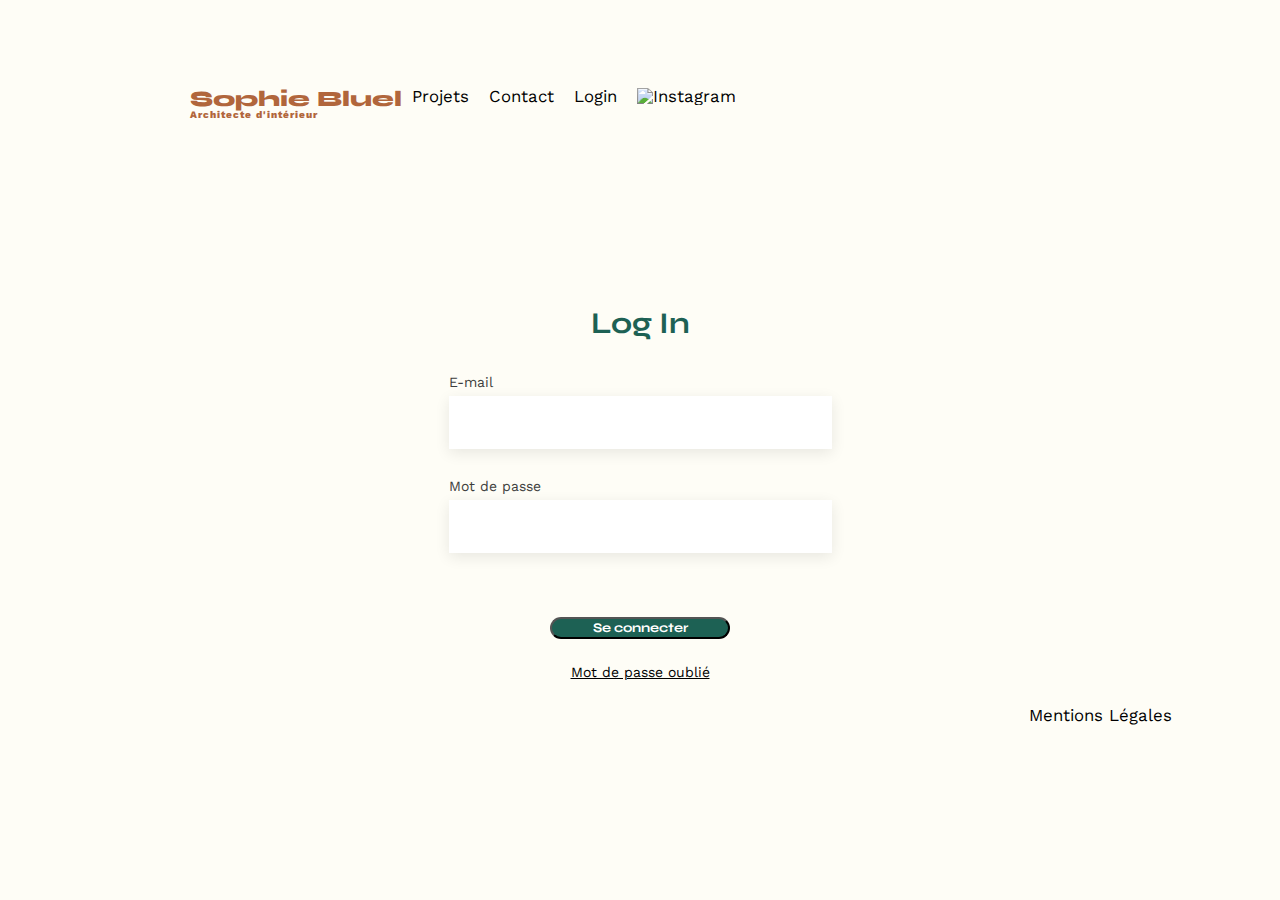
==== FrontEnd/login.html @ eaed2cb7 "connexion et authentification de l'utilisatteur" ====
<!DOCTYPE html>
<html lang="fr">
<head>
	<meta charset="UTF-8">
	<title>Login - Sophie Bluel - Architecte d'intérieur</title>
	<meta name="viewport" content="width=device-width, initial-scale=1.0">
	<link rel="preconnect" href="https://fonts.googleapis.com">
	<link rel="preconnect" href="https://fonts.gstatic.com" crossorigin>
	<link href="https://fonts.googleapis.com/css2?family=Syne:wght@700;800&family=Work+Sans&display=swap" rel="stylesheet">
	<meta name="description" content="">
	<link rel="stylesheet" href="./assets/style.css">
	<script src="./login.js" defer></script>
</head>
<body>
    <header>
        <div class="header-login">
            <div><h1>Sophie Bluel <span>Architecte d'intérieur</span></h1></div>
            <div><nav>
                <ul>
                    <li><a href="index.html#portfolio">Projets</a></li>
                    <li><a href="index.html#contact">Contact</a></li>
                    <li><a href="login.html">Login</a></li>
                    <li><img src="./assets/icons/instagram.png" alt="Instagram"></li>
                </ul>
            </nav></div>
        </div>
    </header>
    <main>
        <div class="login">
            <h2>Log In</h2>
            <form method="get" class="form-log">
                <div class="Email">
                    <label for="email"> E-mail</label>
                    <input type="email" id="email" size="30" required />
                </div>
                <div class="Password">
                    <label for="password">Mot de passe</label>
                    <input type="password" id="password" name="password" required />
                </div>
                <div id="error"> </div>
                <div class="connection">
                    <input type="submit" value="Se connecter" />
                </div>
            </form>
                <div class="forgot-password"><a href="#">Mot de passe oublié</a></div>
        </div>
        
    </main>
    <footer>
        <nav>
            <ul>
                <li>Mentions Légales</li>
            </ul>
        </nav>
    </footer>
</body>
</html>
---- FrontEnd/assets/style.css ----
/* http://meyerweb.com/eric/tools/css/reset/
   v2.0 | 20110126
   License: none (public domain)
*/

html, body, div, span, applet, object, iframe,
h1, h2, h3, h4, h5, h6, p, blockquote, pre,
a, abbr, acronym, address, big, cite, code,
del, dfn, em, img, ins, kbd, q, s, samp,
small, strike, strong, sub, sup, tt, var,
b, u, i, center,
dl, dt, dd, ol, ul, li,
fieldset, form, label, legend,
table, caption, tbody, tfoot, thead, tr, th, td,
article, aside, canvas, details, embed,
figure, figcaption, footer, header, hgroup,
menu, nav, output, ruby, section, summary,
time, mark, audio, video {
	margin: 0;
	padding: 0;
	border: 0;
	font-size: 100%;
	font: inherit;
	vertical-align: baseline;
}
/* HTML5 display-role reset for older browsers */
article, aside, details, figcaption, figure,
footer, header, hgroup, menu, nav, section {
	display: block;
}
body {
	background-color: rgb(254, 253, 246);
	line-height: 1;
}
ol, ul {
	list-style: none;
}
blockquote, q {
	quotes: none;
}
blockquote:before, blockquote:after,
q:before, q:after {
	content: '';
	content: none;
}
table {
	border-collapse: collapse;
	border-spacing: 0;
}
/** end reset css**/
body {
	max-width: 1140px;
	margin:auto;
	font-family: 'Work Sans' ;
	font-size: 14px;
}
header {
	display: flex;
	justify-content: space-between;
	margin: 50px 0
}
section {
	margin: 50px 0
}

h1{
	display: flex;
	flex-direction: column;
	font-family: 'Syne';
	font-size: 22px;
	font-weight: 800;
	color: #B1663C
}

h1 > span {
	font-family: 'Work Sans';
	font-size:10px;
	letter-spacing: 0.1em;
;
}

h2{
	font-family: 'Syne';
	font-weight: 700;
	font-size: 30px;
	color: #1D6154
}

a {
	text-decoration: none;
	color: #000000;
}

.header-login {
	max-width: 1140px;
	display: flex;
	flex-direction: row;
	justify-content: space-between;
	margin: 38px 10.5%; 
}

.bandeau-edition {
	display: flex;
	justify-content: center;
	align-items: center;
	background-color: black;
	width: auto;
	height: 59px;
}

.bandeau-edition p {
	display: flex;
	align-items: center;
	gap: 11px;
	color: white;
	font-family: 'work sans';
	font-size: 16px;
}

nav ul {
	display: flex;
	align-items: center;
	list-style-type: none;

}
nav li {
	padding: 0 10px;
	font-size: 1.2em;
}

li:hover {
	color: #B1663C;
}
#introduction {
	display: flex;
	align-items: center;
}
#introduction figure {
	flex: 1
}
#introduction img {
	display: block;
	margin: auto;
	width: 80%;
}

#introduction article {
	flex: 1
}
#introduction h2 {
	margin-bottom: 1em;
}

#introduction p {
	margin-bottom: 0.5em;
}
#portfolio h2 {
	text-align: center;
	margin-bottom: 1em;
}

/* Filtres */

#filtres {
	display: flex;
	justify-content: center;
	align-items: center;
	font-family: 'Syne';
	font-size: 16px;
	margin-bottom: 50px;
	gap: 10px;
	color: #1D6154;
	cursor: pointer;
}

button {
	display: flex;
	justify-content: center;
	min-width: 100px;
	padding: 8px 12px;
	border: solid 1px #1D6154;
	border-radius: 60px;
	background-color: white;
	font-family: 'Syne';
	font-size: 16px;
	cursor: pointer;
}

.filtre-on{
	background-color: #1D6154;
	color: white;
}

.inactive {
	display: none;
}

#filtres.inactive {
	display: none;
}

#modal.inactive {
	display: none;
}

.hidden {
	visibility: hidden;
}

#gallery {
	width: 100%;
	display: grid;
	grid-template-columns: 1fr 1fr 1fr;
	grid-column-gap: 20px;
	grid-row-gap: 20px;
}

#gallery img {
	width: 100%;

}
#contact {
	width: 50%;
margin: auto;
}
#contact > * {
	text-align: center;

}
#contact h2{
	margin-bottom: 20px;
}
#contact form {
	text-align: left;
	margin-top:30px;
	display: flex;
	flex-direction: column;
}

#contact input {
	height: 50px;
	font-size: 1.2em;
	border: none;
	box-shadow: 0px 4px 14px rgba(0, 0, 0, 0.09);
}
#contact label {
	margin: 2em 0 1em 0;
}
#contact textarea {
	border: none;
	box-shadow: 0px 4px 14px rgba(0, 0, 0, 0.09);
}

input[type="submit"]{
	font-family: 'Syne';
	font-weight: 700;
	color: white;
	background-color: #1D6154;
	margin : 2em auto ;
	width: 180px;
	text-align: center;
	border-radius: 60px ;
}

footer nav ul {
	display: flex;
	justify-content: flex-end;
	margin: 2em
}


/* Page Login */


.login {
	display: flex;
	flex-direction: column;
	align-items: center;
	margin-top: 150px;
}

.form-log {
	display: flex;
	flex-direction: column;
	align-items: center;
}

.Email {
	display: flex;
	flex-direction: column;
	margin-top: 37px;
}

.Password {
	display: flex;
	flex-direction: column;
	margin-top: 30px;
	margin-bottom: 17px;
}

label[for="email"], label[for="password"]{
	color: #3D3D3D;
	font-weight: normal;
	margin-bottom: 7px;
}

input[type="Password"], input[type="Email"] {
	border :none;
	box-shadow: 0px 4px 14px rgba(0, 0, 0, 0.09);
	height: 51px;
	width: 379px;
	font-size: 16px;
}

.connection {
	display: flex;
	justify-content: center;
	align-items: center;
}

input[type="submit"]:hover{
	cursor: pointer;
}

.forgot-password a{
	color: black;
	text-decoration: underline;
}

.forgot-password:hover {
	cursor: pointer;
}

#error {
height: 20px;
color: red;
}
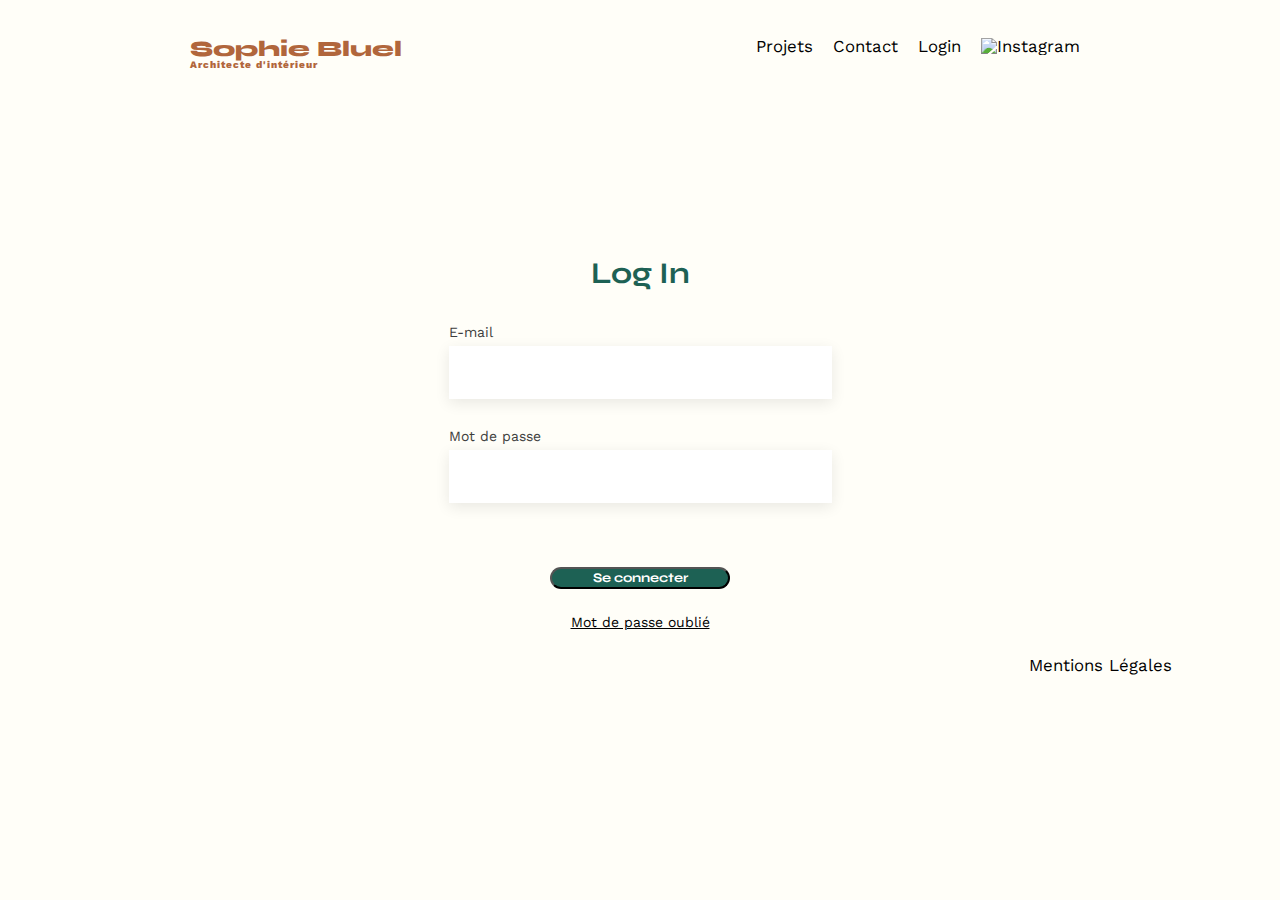
==== commit 735f166b: "Corrections du précédent push" ====
--- a/FrontEnd/login.html
+++ b/FrontEnd/login.html
@@ -14,15 +14,18 @@
 <body>
     <header>
         <div class="header-login">
-            <div><h1>Sophie Bluel <span>Architecte d'intérieur</span></h1></div>
-            <div><nav>
+            <div>
+                <h1>Sophie Bluel <span>Architecte d'intérieur</span></h1></div>
+            <div>
+                <nav>
                 <ul>
                     <li><a href="index.html#portfolio">Projets</a></li>
                     <li><a href="index.html#contact">Contact</a></li>
                     <li><a href="login.html">Login</a></li>
                     <li><img src="./assets/icons/instagram.png" alt="Instagram"></li>
                 </ul>
-            </nav></div>
+                </nav>
+            </div>
         </div>
     </header>
     <main>
--- a/FrontEnd/assets/style.css
+++ b/FrontEnd/assets/style.css
@@ -29,7 +29,6 @@
 	display: block;
 }
 body {
-	background-color: rgb(254, 253, 246);
 	line-height: 1;
 }
 ol, ul {
@@ -47,21 +46,29 @@
 	border-collapse: collapse;
 	border-spacing: 0;
 }
+
 /** end reset css**/
+
 body {
 	max-width: 1140px;
-	margin:auto;
-	font-family: 'Work Sans' ;
+	margin: auto;
+	font-family: 'Work Sans';
 	font-size: 14px;
-}
+	background-color: #FFFEF8;
+}
+
 header {
 	display: flex;
+	flex-direction: column;
 	justify-content: space-between;
-	margin: 50px 0
-}
+	margin: 0 0 50px 0;
+}
+
+
 section {
-	margin: 50px 0
-}
+	margin: 50px 0;
+}
+
 
 h1{
 	display: flex;
@@ -76,14 +83,14 @@
 	font-family: 'Work Sans';
 	font-size:10px;
 	letter-spacing: 0.1em;
-;
+
 }
 
 h2{
 	font-family: 'Syne';
 	font-weight: 700;
 	font-size: 30px;
-	color: #1D6154
+	color: #1D6154;
 }
 
 a {
@@ -98,6 +105,7 @@
 	justify-content: space-between;
 	margin: 38px 10.5%; 
 }
+
 
 .bandeau-edition {
 	display: flex;
@@ -131,16 +139,18 @@
 li:hover {
 	color: #B1663C;
 }
+
 #introduction {
 	display: flex;
 	align-items: center;
 }
+
 #introduction figure {
-	flex: 1
-}
+	flex: 1;
+}
+
 #introduction img {
 	display: block;
-	margin: auto;
 	width: 80%;
 }
 
@@ -154,6 +164,7 @@
 #introduction p {
 	margin-bottom: 0.5em;
 }
+
 #portfolio h2 {
 	text-align: center;
 	margin-bottom: 1em;
@@ -265,7 +276,7 @@
 footer nav ul {
 	display: flex;
 	justify-content: flex-end;
-	margin: 2em
+	margin: 2em;
 }
 
 
@@ -335,4 +346,3 @@
 height: 20px;
 color: red;
 }
-
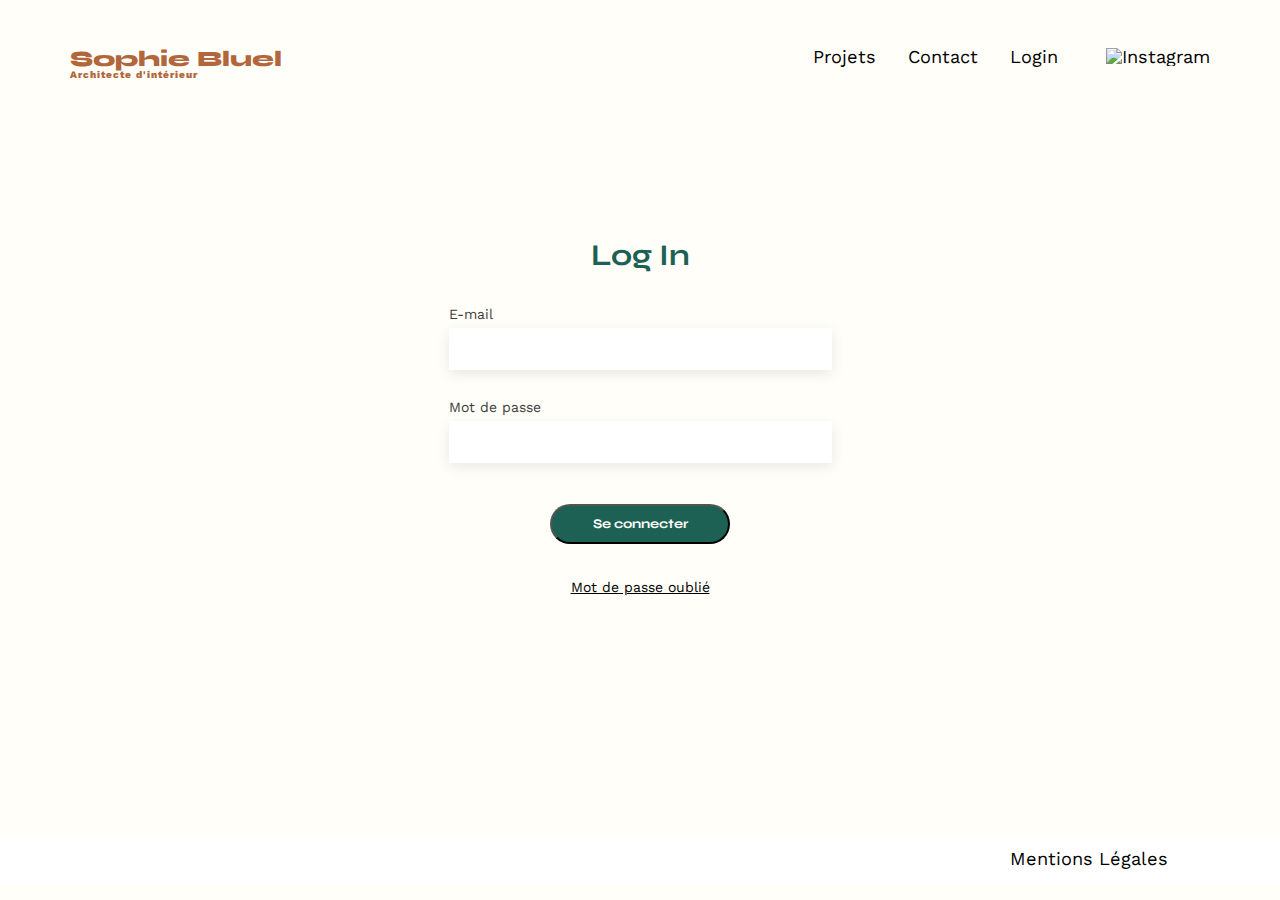
==== commit 57cd3d2d: "corrections des travaux précedents" ====
--- a/FrontEnd/login.html
+++ b/FrontEnd/login.html
@@ -50,11 +50,13 @@
         
     </main>
     <footer>
+        <div class="footer-style">
         <nav>
             <ul>
                 <li>Mentions Légales</li>
             </ul>
         </nav>
+        </div>
     </footer>
 </body>
 </html>--- a/FrontEnd/assets/style.css
+++ b/FrontEnd/assets/style.css
@@ -13,7 +13,7 @@
 fieldset, form, label, legend,
 table, caption, tbody, tfoot, thead, tr, th, td,
 article, aside, canvas, details, embed,
-figure, figcaption, footer, header, hgroup,
+figure, figcaption, header, hgroup,
 menu, nav, output, ruby, section, summary,
 time, mark, audio, video {
 	margin: 0;
@@ -24,8 +24,7 @@
 	vertical-align: baseline;
 }
 /* HTML5 display-role reset for older browsers */
-article, aside, details, figcaption, figure,
-footer, header, hgroup, menu, nav, section {
+article, aside, details, figcaption, figure, header, hgroup, menu, nav, section {
 	display: block;
 }
 body {
@@ -50,20 +49,26 @@
 /** end reset css**/
 
 body {
-	max-width: 1140px;
-	margin: auto;
 	font-family: 'Work Sans';
 	font-size: 14px;
 	background-color: #FFFEF8;
+	margin: auto;
+	position: relative;
 }
 
 header {
+	max-width: 1140px;
 	display: flex;
 	flex-direction: column;
 	justify-content: space-between;
-	margin: 0 0 50px 0;
-}
-
+	margin: 3rem auto 10rem auto;
+}
+
+main {
+	margin: 0 6rem;
+	max-width: 1140px;
+	margin: 0 15rem;
+}
 
 section {
 	margin: 50px 0;
@@ -99,11 +104,10 @@
 }
 
 .header-login {
-	max-width: 1140px;
 	display: flex;
 	flex-direction: row;
 	justify-content: space-between;
-	margin: 38px 10.5%; 
+	
 }
 
 
@@ -125,49 +129,61 @@
 	font-size: 16px;
 }
 
+
 nav ul {
 	display: flex;
 	align-items: center;
 	list-style-type: none;
-
-}
+}
+
+nav ul img {
+	width: 40%;
+	padding-left: 1rem;
+	
+}
+
 nav li {
-	padding: 0 10px;
-	font-size: 1.2em;
-}
-
-li:hover {
+	font-size: 1.3em;
+	margin-left: 2rem;
+	
+}
+
+nav li :hover {
 	color: #B1663C;
 }
 
 #introduction {
 	display: flex;
 	align-items: center;
+	
 }
 
 #introduction figure {
-	flex: 1;
+	flex: 1.15;
 }
 
 #introduction img {
 	display: block;
-	width: 80%;
+	width: 110%;
 }
 
 #introduction article {
-	flex: 1
+	flex: 1;
+	margin-left: 7rem;
+	
 }
 #introduction h2 {
 	margin-bottom: 1em;
 }
 
 #introduction p {
-	margin-bottom: 0.5em;
+	margin-bottom: 1em;
 }
 
 #portfolio h2 {
 	text-align: center;
-	margin-bottom: 1em;
+	margin-bottom: 2em;
+	margin-top: 4em;
 }
 
 /* Filtres */
@@ -230,18 +246,31 @@
 	width: 100%;
 
 }
+
 #contact {
-	width: 50%;
-margin: auto;
-}
+	width: 30%;
+	margin: auto;
+	flex-wrap: wrap;
+	display: flex;
+	
+}
+
 #contact > * {
 	text-align: center;
 
 }
+
+#contact-title {
+	width: 100%;
+	display: flex;
+	flex-direction: column;
+	justify-content: center;
+}
 #contact h2{
-	margin-bottom: 20px;
+	
 }
 #contact form {
+	
 	text-align: left;
 	margin-top:30px;
 	display: flex;
@@ -249,7 +278,8 @@
 }
 
 #contact input {
-	height: 50px;
+	
+	height: 2.5rem;
 	font-size: 1.2em;
 	border: none;
 	box-shadow: 0px 4px 14px rgba(0, 0, 0, 0.09);
@@ -270,13 +300,21 @@
 	margin : 2em auto ;
 	width: 180px;
 	text-align: center;
-	border-radius: 60px ;
-}
-
-footer nav ul {
-	display: flex;
+	border-radius: 50px ;
+}
+
+.footer-style {
+	margin: 0;
+	display: flex;
+	width: 100%;
+	background-color: white;
+	height: 50px;
 	justify-content: flex-end;
-	margin: 2em;
+	align-items: center;
+}
+
+.footer-style nav {
+	margin-right: 7rem;
 }
 
 
@@ -288,6 +326,7 @@
 	flex-direction: column;
 	align-items: center;
 	margin-top: 150px;
+	margin-bottom: 15rem;
 }
 
 .form-log {
@@ -322,20 +361,25 @@
 	width: 379px;
 	font-size: 16px;
 }
-
+.login input {
+	height: 2.5rem;
+	
+}
 .connection {
 	display: flex;
 	justify-content: center;
 	align-items: center;
+	height: 3rem;
 }
 
 input[type="submit"]:hover{
 	cursor: pointer;
 }
 
-.forgot-password a{
+.forgot-password {
 	color: black;
 	text-decoration: underline;
+	margin-top: 2rem;
 }
 
 .forgot-password:hover {
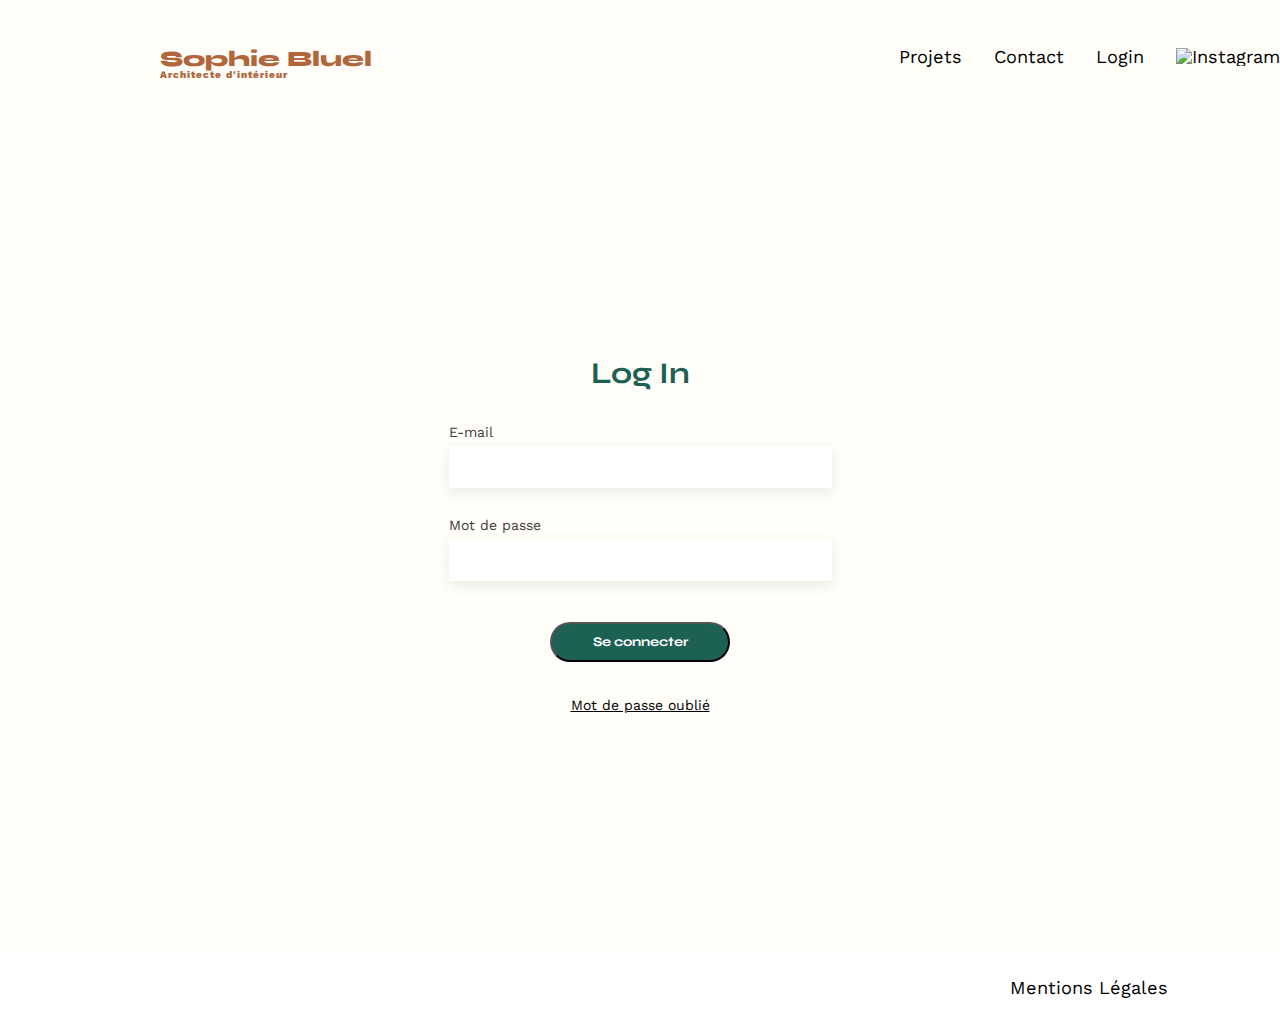
==== commit a232beba: "Ajout des modales" ====
--- a/FrontEnd/login.html
+++ b/FrontEnd/login.html
@@ -1,62 +1,91 @@
 <!DOCTYPE html>
 <html lang="fr">
-<head>
-	<meta charset="UTF-8">
-	<title>Login - Sophie Bluel - Architecte d'intérieur</title>
-	<meta name="viewport" content="width=device-width, initial-scale=1.0">
-	<link rel="preconnect" href="https://fonts.googleapis.com">
-	<link rel="preconnect" href="https://fonts.gstatic.com" crossorigin>
-	<link href="https://fonts.googleapis.com/css2?family=Syne:wght@700;800&family=Work+Sans&display=swap" rel="stylesheet">
-	<meta name="description" content="">
-	<link rel="stylesheet" href="./assets/style.css">
-	<script src="./login.js" defer></script>
-</head>
-<body>
+  <head>
+    <meta charset="UTF-8" />
+    <title>Login - Sophie Bluel - Architecte d'intérieur</title>
+    <meta name="viewport" content="width=device-width, initial-scale=1.0"/>
+    <link rel="preconnect" href="https://fonts.googleapis.com" />
+    <link rel="preconnect" href="https://fonts.gstatic.com" crossorigin/>
+    <link
+      href="https://fonts.googleapis.com/css2?family=Syne:wght@700;800&family=Work+Sans&display=swap"
+      rel="stylesheet"
+    />
+    <meta name="description" content="" />
+    <link rel="stylesheet" href="./assets/style.css"/>
+    <script src="./login.js" defer></script>
+  </head>
+
+  <body>
+
+    <!-- En-tête du site -->
     <header>
-        <div class="header-login">
-            <div>
-                <h1>Sophie Bluel <span>Architecte d'intérieur</span></h1></div>
-            <div>
-                <nav>
-                <ul>
-                    <li><a href="index.html#portfolio">Projets</a></li>
-                    <li><a href="index.html#contact">Contact</a></li>
-                    <li><a href="login.html">Login</a></li>
-                    <li><img src="./assets/icons/instagram.png" alt="Instagram"></li>
-                </ul>
-                </nav>
-            </div>
+      <div class="header-login">
+        <div>
+          <!-- Titre du site et profession -->
+          <h1>Sophie Bluel <span>Architecte d'intérieur</span></h1>
         </div>
+        <div>
+          <!-- Navigation du site -->
+          <nav>
+            <ul>
+              <li><a href="index.html#portfolio">Projets</a></li>
+              <li><a href="index.html#contact">Contact</a></li>
+              <li><a href="login.html">Login</a></li>
+              <!-- Lien vers le compte Instagram -->
+              <li>
+                <img src="./assets/icons/instagram.png" alt="Instagram"/>
+              </li>
+            </ul>
+          </nav>
+        </div>
+      </div>
     </header>
+
+    <!-- Contenu principal du site -->
     <main>
-        <div class="login">
-            <h2>Log In</h2>
-            <form method="get" class="form-log">
-                <div class="Email">
-                    <label for="email"> E-mail</label>
-                    <input type="email" id="email" size="30" required />
-                </div>
-                <div class="Password">
-                    <label for="password">Mot de passe</label>
-                    <input type="password" id="password" name="password" required />
-                </div>
-                <div id="error"> </div>
-                <div class="connection">
-                    <input type="submit" value="Se connecter" />
-                </div>
-            </form>
-                <div class="forgot-password"><a href="#">Mot de passe oublié</a></div>
-        </div>
-        
+      <div class="login">
+        <h2>Log In</h2>
+        <!-- Formulaire de connexion -->
+        <form method="get" class="form-log">
+          <div class="Email">
+            <!-- Champ pour l'email -->
+            <label for="email"> E-mail</label>
+            <input type="email" id="email" autocomplete="on" required />
+          </div>
+          <div class="Password">
+            <!-- Champ pour le mot de passe -->
+            <label for="password">Mot de passe</label>
+            <input
+              type="password"
+              id="password"
+              size="30"
+              name="password"
+              required
+            />
+          </div>
+          <!-- Zone pour afficher les erreurs -->
+          <div id="error"></div>
+          <div class="connection">
+            <!-- Bouton de connexion -->
+            <input type="submit" value="Se connecter" />
+          </div>
+        </form>
+        <!-- Lien pour réinitialiser le mot de passe -->
+        <div class="forgot-password"><a href="#">Mot de passe oublié</a></div>
+      </div>
     </main>
+
+    <!-- Pied de page du site -->
     <footer>
-        <div class="footer-style">
+      <div class="footer-style">
+        <!-- Navigation du pied de page -->
         <nav>
-            <ul>
-                <li>Mentions Légales</li>
-            </ul>
+          <ul>
+            <!-- Lien vers les mentions légales -->
+            <li><a href="#">Mentions Légales</a></li>
+          </ul>
         </nav>
-        </div>
+      </div>
     </footer>
-</body>
-</html>+  </body>
+</html>
--- a/FrontEnd/assets/style.css
+++ b/FrontEnd/assets/style.css
@@ -13,7 +13,7 @@
 fieldset, form, label, legend,
 table, caption, tbody, tfoot, thead, tr, th, td,
 article, aside, canvas, details, embed,
-figure, figcaption, header, hgroup,
+figure, figcaption, footer, header, hgroup,
 menu, nav, output, ruby, section, summary,
 time, mark, audio, video {
 	margin: 0;
@@ -24,7 +24,7 @@
 	vertical-align: baseline;
 }
 /* HTML5 display-role reset for older browsers */
-article, aside, details, figcaption, figure, header, hgroup, menu, nav, section {
+article, aside, details, figcaption, figure, footer, header, hgroup, menu, nav, section {
 	display: block;
 }
 body {
@@ -53,27 +53,50 @@
 	font-size: 14px;
 	background-color: #FFFEF8;
 	margin: auto;
-	position: relative;
+	max-width: 1440px;
 }
 
 header {
-	max-width: 1140px;
 	display: flex;
 	flex-direction: column;
 	justify-content: space-between;
-	margin: 3rem auto 10rem auto;
-}
+	margin: 0 10rem 5rem 0;
+	width: 1440px;
+}
+
+.header-login {
+	display: flex;
+	flex-direction: row;
+	justify-content: space-between;	
+	margin: 3rem 10rem;
+}
+
+
+.header-edition {
+	display: flex;
+	justify-content: center;
+	align-items: center;
+	background-color: black;
+	width: auto;
+	height: 4rem;
+	
+}
+
+.header-edition p {
+	display: flex;
+	align-items: center;
+	gap: 11px;
+	color: white;
+	font-family: 'work sans';
+	font-size: 16px;
+}
+
 
 main {
-	margin: 0 6rem;
-	max-width: 1140px;
-	margin: 0 15rem;
-}
-
-section {
-	margin: 50px 0;
-}
-
+	display: flex;
+	flex-direction: column;
+	margin: 0px 18% 0px 18%;
+}
 
 h1{
 	display: flex;
@@ -103,32 +126,6 @@
 	color: #000000;
 }
 
-.header-login {
-	display: flex;
-	flex-direction: row;
-	justify-content: space-between;
-	
-}
-
-
-.bandeau-edition {
-	display: flex;
-	justify-content: center;
-	align-items: center;
-	background-color: black;
-	width: auto;
-	height: 59px;
-}
-
-.bandeau-edition p {
-	display: flex;
-	align-items: center;
-	gap: 11px;
-	color: white;
-	font-family: 'work sans';
-	font-size: 16px;
-}
-
 
 nav ul {
 	display: flex;
@@ -136,11 +133,6 @@
 	list-style-type: none;
 }
 
-nav ul img {
-	width: 40%;
-	padding-left: 1rem;
-	
-}
 
 nav li {
 	font-size: 1.3em;
@@ -148,8 +140,13 @@
 	
 }
 
+nav li img {
+	width: 1.5rem;
+}
+
 nav li :hover {
 	color: #B1663C;
+	cursor: pointer;
 }
 
 #introduction {
@@ -181,9 +178,28 @@
 }
 
 #portfolio h2 {
+	display: flex;
 	text-align: center;
 	margin-bottom: 2em;
-	margin-top: 4em;
+	justify-content: center;
+}
+
+.modifs-projets {
+	margin-top: 139px;
+	display: flex;
+	justify-content: center;
+	gap: 30px;
+}
+
+.modifs-projets button {
+	display: flex;
+	gap: 10px;
+	border: none;
+	background-color: #FFFEF8;
+	box-sizing: border-box;
+	font-family: 'work sans';
+	font-size: 14px;
+	margin-bottom: 30px;
 }
 
 /* Filtres */
@@ -257,6 +273,7 @@
 
 #contact > * {
 	text-align: center;
+	margin-top: 4rem;
 
 }
 
@@ -266,6 +283,7 @@
 	flex-direction: column;
 	justify-content: center;
 }
+
 #contact h2{
 	
 }
@@ -308,7 +326,7 @@
 	display: flex;
 	width: 100%;
 	background-color: white;
-	height: 50px;
+	height: 4.5rem;
 	justify-content: flex-end;
 	align-items: center;
 }
@@ -390,3 +408,347 @@
 height: 20px;
 color: red;
 }
+
+
+/* Modal */
+
+.overlay {
+	position: fixed;
+	top: 0;
+	left: 0;
+	width: 100%;
+	height: 100%;
+	background-color: rgba(0, 0, 0, 0.5);
+}
+
+
+
+.modal-pop {
+	position: absolute;
+	top: 50%;
+	left: 50%;
+	transform: translate(-50%, -50%);
+	width: 39rem;
+	height: 50rem;
+	background-color: white;
+	border-radius: 10px;
+}
+
+.close-pop {
+	position: absolute;
+	right: 0;
+	padding: 30px;
+}
+
+.modal-pop h3 {
+	position: absolute;
+	margin: 60px 0;
+	left: 50%;
+	transform: translateX(-50%);
+	font-family: 'Work Sans';
+	font-size: 26px;	 
+}
+
+ #modal-gallery {
+
+	margin-top: 16px;
+	display: grid;
+	margin: 20% 16% 0 16%;
+	grid-template-columns: repeat(5, 1fr);
+	gap: 10px;
+	row-gap: 30px;
+	width: auto;
+}
+
+#modal-gallery figure {
+	position: relative;
+	width: 100%;
+	height: auto;
+}
+
+#modal-gallery figure img {
+	max-width: 100%;
+	height: auto;
+}
+
+ #liner {
+	position: fixed;
+	bottom: 120px;
+	left: 50%;
+	transform: translateX(-50%);
+	border-top: solid 1px #b3b3b3;
+	width: 420px;
+}
+
+.modal-add-photo {
+	position: absolute;
+	bottom:0;
+	left: 50%;
+	transform: translateX(-50%);
+	padding: 38px 100px;
+}
+
+.modal-add-photo button {
+	width: 237px;
+	height: 36px;
+	background-color: #1D6154;
+	color: white;
+	font-size: 14px;
+}
+
+.modal-pop span {
+	position: absolute;
+	top: 0;
+	right: 0;
+	margin: 6px;
+}
+
+.fa-trash-can {
+	font-size: 10px;
+	color: white;
+	padding: 5px;
+	background-color: #000000;
+	border-radius: 3px;
+	top: 0;
+}
+
+
+/* Ajout Modal */
+
+.add-modal {
+	position: absolute;
+	top: 40%;
+	left: 50%;
+	transform: translate(-50%, -50%);
+	width: 630px;
+	height: 688px;
+	background-color: white;
+	border-radius: 10px;
+}
+
+.arrow {
+	position: absolute;
+	font-size: 21px;
+	padding: 26px 30px;
+}
+
+.xmark {
+	position: absolute;
+	right: 0;
+	padding: 36px;
+}
+
+.add-modal h3 {
+	position: absolute;
+	margin: 60px 0;
+	left: 50%;
+	transform: translateX(-50%);
+	font-family: 'Work Sans';
+	font-size: 26px;	 
+}
+.add-photo {
+	position: absolute;
+	left: 50%;
+	transform: translateX(-50%);
+	margin-top: 134px;
+	width: 420px;
+	height: 169px;
+	background-color: #e8f1f6;
+	border-radius: 3px;
+}
+
+.add-modal .img {
+	position: absolute;
+	left: 50%;
+	transform: translateX(-50%);
+	top: 5%;
+	font-size: 70px;
+	padding: 6px;
+	color: #b9c5cc;
+}
+
+.add-modal button {
+	position: absolute;
+	left: 50%;
+	transform: translateX(-50%);
+	margin-top: 90px;
+	border: none;
+	background-color: #cbd6dc;
+	color: #306685;
+	width: 173px;
+	height: 36px;
+	font-size: 14px;
+}
+
+.add-modal p {
+	position: absolute;
+	left: 50%;
+	bottom: 0;
+	transform: translateX(-50%);
+	margin-bottom: 19px;
+}
+
+
+.add-modal form {
+	position: absolute;
+	left: 50%;
+	transform: translateX(-50%);
+	bottom: 25%;
+	display: flex;
+	flex-direction: column;
+	width: 420px;
+	gap: 10px;
+}
+
+.add-modal label {
+	margin-top: 10px;
+}
+
+.add-modal input, select {
+	border: none;
+	box-shadow: 0px 4px 14px rgba(0, 0, 0, 0.09);
+	max-width: 420px;
+	height: 51px;
+}
+
+.add-modal .add-photo-button {
+	position: absolute;
+	bottom: -135px;
+	width: 237px;
+	color: #ffffff;
+	background-color: #a7a7a7;
+}
+
+.add-modal .liner {
+	position: fixed;
+	bottom: -52px;
+	left: 50%;
+	transform: translateX(-50%);
+	border-top: solid 1px #b3b3b3;
+	width: 420px;
+}
+
+.add-modal #previewImage {
+	width: 30%;
+	padding-left: 35%;
+}
+
+#green {
+	background-color: #1D6154;
+	color: white;
+}
+
+.close-pop {
+	position: absolute;
+	font-size: 20px;
+	top: 0;
+	margin-top: 5px;
+	left: 59%;
+	color: white;
+	box-shadow: 0px 4px 14px rgba(0, 0, 0, 0.09);
+}
+
+
+/*  Confirmation/Suppression Modal */
+
+
+.modal-confirmation {
+    display: none;
+    position: fixed;
+	width: 80%;
+	height: 350px;
+    top: 50%;
+    left: 50%;
+    transform: translate(-50%, -50%);
+    background-color: #fff;
+    border: solid 1px #b3b3b3;
+    padding: 20px;
+    box-shadow: 0 4px 14px rgba(0, 0, 0, 0.4);
+}
+
+.modal-confirmation h2 {
+    margin-top: 0;
+	position: fixed;
+	left: 50%;
+	transform: translateX(-50%);
+}
+
+.modal-confirmation p {
+    margin-bottom: 20px;
+	position: fixed;
+	width: 65%;
+	left: 50%;
+	transform: translateX(-50%);
+	top: 16%;
+}
+
+.modal-confirmation button {
+    background-color: #1D6154;
+    color: white;
+    border: none;
+    padding: 10px 20px;
+    cursor: pointer;
+}
+
+button.confirm {
+	position: fixed;
+	right: 20%;
+	bottom: 10%;
+	width: 135px;
+}
+
+button.cancel {
+	position: fixed;
+	left: 20%;
+	bottom: 10%;
+	width: 135px;
+}
+
+.modal-confirmation button:hover {
+    background-color: #0E2F28;
+	color: white;
+}
+
+#preview-del-img {
+	background-color: #e8f1f6;
+	position: fixed;
+	left: 14%;
+	top: 23%;
+	width: 75%;
+	height: 50%;
+	border: solid 2px red;
+}
+
+#preview-del-img img{
+	position: fixed;
+	top: 30%;
+	left: 18%;
+	width: 20%;
+	border: solid 4px white;
+}
+
+#preview-del-img p.title {
+	position: fixed;
+	top: 35%;
+	left: 75%;
+	font-weight: bold;
+}
+
+#preview-del-img p.contenu-title {
+	position: fixed;
+	top: 42%;
+	left: 75%;
+}
+
+#preview-del-img p.category {
+	position: fixed;
+	top: 55%;
+	left: 75%;
+	font-weight: bold;
+}
+
+#preview-del-img p.contenu-category {
+	position: fixed;
+	top: 62%;
+	left: 75%;
+}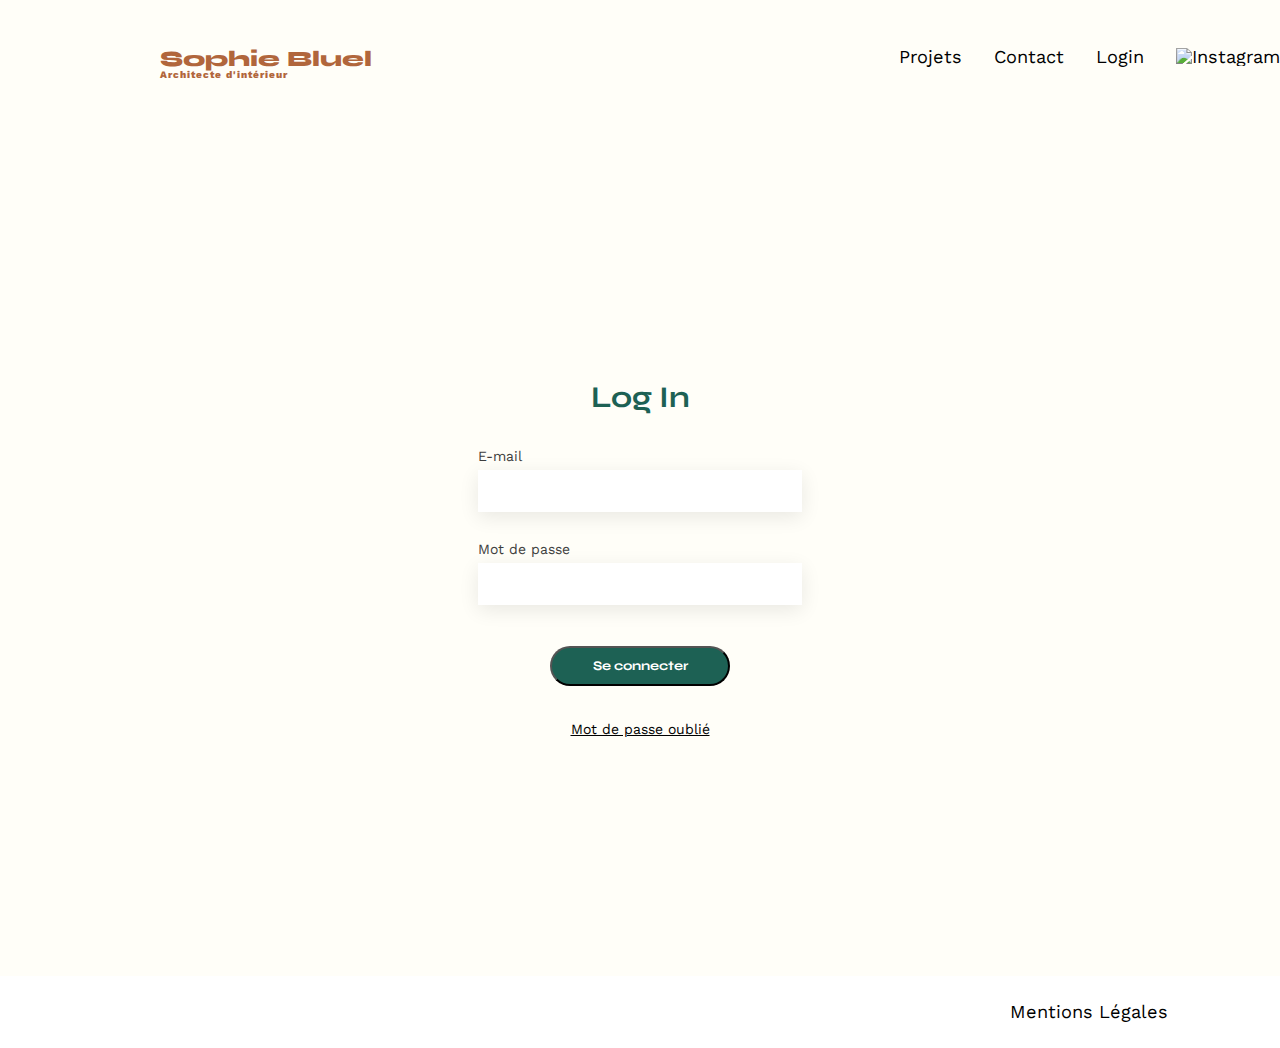
==== commit 2ff03ee5: "modification plus ajout partie modale" ====
--- a/FrontEnd/login.html
+++ b/FrontEnd/login.html
@@ -12,7 +12,7 @@
     />
     <meta name="description" content="" />
     <link rel="stylesheet" href="./assets/style.css"/>
-    <script src="./login.js" defer></script>
+    <script src="./script.js" defer></script>
   </head>
 
   <body>
--- a/FrontEnd/assets/style.css
+++ b/FrontEnd/assets/style.css
@@ -119,6 +119,7 @@
 	font-weight: 700;
 	font-size: 30px;
 	color: #1D6154;
+	margin-top: 1.5rem;
 }
 
 a {
@@ -185,11 +186,12 @@
 }
 
 .modifs-projets {
-	margin-top: 139px;
+	margin-top: 7rem;
 	display: flex;
 	justify-content: center;
 	gap: 30px;
 }
+
 
 .modifs-projets button {
 	display: flex;
@@ -204,7 +206,7 @@
 
 /* Filtres */
 
-#filtres {
+.filtres {
 	display: flex;
 	justify-content: center;
 	align-items: center;
@@ -221,12 +223,13 @@
 	justify-content: center;
 	min-width: 100px;
 	padding: 8px 12px;
-	border: solid 1px #1D6154;
+	border: solid 2px #1D6154;
 	border-radius: 60px;
 	background-color: white;
 	font-family: 'Syne';
 	font-size: 16px;
 	cursor: pointer;
+	color: #1D6154;
 }
 
 .filtre-on{
@@ -284,9 +287,7 @@
 	justify-content: center;
 }
 
-#contact h2{
-	
-}
+
 #contact form {
 	
 	text-align: left;
@@ -374,9 +375,9 @@
 
 input[type="Password"], input[type="Email"] {
 	border :none;
-	box-shadow: 0px 4px 14px rgba(0, 0, 0, 0.09);
-	height: 51px;
-	width: 379px;
+	box-shadow: 0px 5px 20px rgba(0, 0, 0, 0.09);
+	height: 4rem;
+	width: 20rem;
 	font-size: 16px;
 }
 .login input {
@@ -418,26 +419,32 @@
 	left: 0;
 	width: 100%;
 	height: 100%;
-	background-color: rgba(0, 0, 0, 0.5);
-}
-
-
+	background-color: rgba(0, 0, 0, 0.25);
+}
+
+#modal {
+	display: flex;
+	align-items: center;
+}
 
 .modal-pop {
 	position: absolute;
+	font-family: 'Work Sans';
 	top: 50%;
 	left: 50%;
 	transform: translate(-50%, -50%);
-	width: 39rem;
-	height: 50rem;
+	width: 42rem;
+	height: 47rem;
 	background-color: white;
 	border-radius: 10px;
 }
 
-.close-pop {
-	position: absolute;
-	right: 0;
+.close-pop .fa-xmark {
+	position: absolute;
+	left: 33rem;
+	margin-top: 1rem;
 	padding: 30px;
+	color: #000000;
 }
 
 .modal-pop h3 {
@@ -449,25 +456,25 @@
 	font-size: 26px;	 
 }
 
- #modal-gallery {
-
+ .modal-gallery-ajout {
 	margin-top: 16px;
 	display: grid;
 	margin: 20% 16% 0 16%;
 	grid-template-columns: repeat(5, 1fr);
-	gap: 10px;
-	row-gap: 30px;
-	width: auto;
-}
-
-#modal-gallery figure {
+	gap: 20px;
+	row-gap: 15px;
+	width: 70%;
+}
+
+.modal-gallery-ajout figure {
 	position: relative;
 	width: 100%;
 	height: auto;
-}
-
-#modal-gallery figure img {
-	max-width: 100%;
+	margin-left: 2px;
+}
+
+.modal-gallery-ajout figure img {
+	max-width: 110%;
 	height: auto;
 }
 
@@ -497,45 +504,47 @@
 }
 
 .modal-pop span {
-	position: absolute;
-	top: 0;
-	right: 0;
-	margin: 6px;
+	position: relative;
+	bottom: 7rem;	
+	left: 4rem;
 }
 
 .fa-trash-can {
 	font-size: 10px;
 	color: white;
-	padding: 5px;
+	padding: 4px;
 	background-color: #000000;
 	border-radius: 3px;
-	top: 0;
 }
 
 
 /* Ajout Modal */
 
 .add-modal {
-	position: absolute;
-	top: 40%;
+	font-family: 'Syne';
+	position: absolute;
+	top: 50%;
 	left: 50%;
 	transform: translate(-50%, -50%);
-	width: 630px;
-	height: 688px;
+	width: 42rem;
+	height: 45rem;
 	background-color: white;
-	border-radius: 10px;
+	border-radius: 2%;
 }
 
 .arrow {
 	position: absolute;
-	font-size: 21px;
+	font-size: x-large;
+	font-weight: 400;
 	padding: 26px 30px;
 }
 
 .xmark {
 	position: absolute;
+	font-size: medium;
+	font-weight: 600;
 	right: 0;
-	padding: 36px;
+	padding: 2.25rem;
 }
 
 .add-modal h3 {
@@ -544,24 +553,27 @@
 	left: 50%;
 	transform: translateX(-50%);
 	font-family: 'Work Sans';
-	font-size: 26px;	 
-}
+	font-size: 26px;
+	font-weight: 600;	 
+}
+
 .add-photo {
 	position: absolute;
-	left: 50%;
-	transform: translateX(-50%);
-	margin-top: 134px;
-	width: 420px;
-	height: 169px;
-	background-color: #e8f1f6;
-	border-radius: 3px;
+	align-items: center;
+	font-weight: 400;
+	left: 50%;
+	transform: translateX(-50%);
+	margin-top: 8rem;
+	width: 26.5rem;
+	height: 13rem;
+	background-color: #e8f1f6;	
 }
 
 .add-modal .img {
 	position: absolute;
 	left: 50%;
 	transform: translateX(-50%);
-	top: 5%;
+	top: 7%;
 	font-size: 70px;
 	padding: 6px;
 	color: #b9c5cc;
@@ -571,25 +583,26 @@
 	position: absolute;
 	left: 50%;
 	transform: translateX(-50%);
-	margin-top: 90px;
+	margin-top: 7rem;
 	border: none;
 	background-color: #cbd6dc;
 	color: #306685;
 	width: 173px;
-	height: 36px;
+	height: 2rem;
 	font-size: 14px;
 }
 
 .add-modal p {
+	font-family: none;
 	position: absolute;
 	left: 50%;
 	bottom: 0;
 	transform: translateX(-50%);
-	margin-bottom: 19px;
-}
-
-
-.add-modal form {
+	margin-bottom: 1.5rem;
+}
+
+
+#photo-form {
 	position: absolute;
 	left: 50%;
 	transform: translateX(-50%);
@@ -602,6 +615,7 @@
 
 .add-modal label {
 	margin-top: 10px;
+	font-weight: 600;
 }
 
 .add-modal input, select {
@@ -611,12 +625,13 @@
 	height: 51px;
 }
 
-.add-modal .add-photo-button {
-	position: absolute;
-	bottom: -135px;
-	width: 237px;
+.add-modal .add-photo-confirm {
+	position: absolute;
+	align-items: center;
+	bottom: -120px;
+	width: 230px;
 	color: #ffffff;
-	background-color: #a7a7a7;
+	background-color: #b3b3b3;
 }
 
 .add-modal .liner {
@@ -628,9 +643,10 @@
 	width: 420px;
 }
 
-.add-modal #previewImage {
-	width: 30%;
-	padding-left: 35%;
+.add-modal #previewImg {
+	margin-left: 8.4rem;
+	width: 36.5%;
+	
 }
 
 #green {
@@ -649,40 +665,36 @@
 }
 
 
-/*  Confirmation/Suppression Modal */
-
-
-.modal-confirmation {
-    display: none;
-    position: fixed;
-	width: 80%;
-	height: 350px;
-    top: 50%;
+/*  Confirmation/Suppression photo de la Modal */
+
+
+#modal-delete {
+	font-family: 'Work Sans';
+    position: absolute;
+	align-items: center;
+	justify-content: center;
+	width: 35rem;
+	height: 37rem;
+    top: 45%;
     left: 50%;
     transform: translate(-50%, -50%);
     background-color: #fff;
-    border: solid 1px #b3b3b3;
+    border: solid 10px #ff0101;
     padding: 20px;
-    box-shadow: 0 4px 14px rgba(0, 0, 0, 0.4);
-}
-
-.modal-confirmation h2 {
-    margin-top: 0;
-	position: fixed;
-	left: 50%;
-	transform: translateX(-50%);
-}
-
-.modal-confirmation p {
-    margin-bottom: 20px;
-	position: fixed;
-	width: 65%;
-	left: 50%;
-	transform: translateX(-50%);
-	top: 16%;
-}
-
-.modal-confirmation button {
+    box-shadow: 5px 10px  50px rgb(0, 0, 0);
+	border-radius: 2%;
+}
+
+#modal-delete h2 {
+	width: 80%;
+    margin-top: 2rem;
+	margin-left: 2rem;
+	position: absolute;
+	left: 50%;
+	transform: translateX(-50%);
+}
+
+#modal-delete button {
     background-color: #1D6154;
     color: white;
     border: none;
@@ -691,64 +703,60 @@
 }
 
 button.confirm {
-	position: fixed;
+	position: absolute;
 	right: 20%;
 	bottom: 10%;
 	width: 135px;
 }
 
 button.cancel {
-	position: fixed;
+	position: absolute;
 	left: 20%;
 	bottom: 10%;
 	width: 135px;
-}
-
-.modal-confirmation button:hover {
-    background-color: #0E2F28;
-	color: white;
+	background-color: #B1663C;
 }
 
 #preview-del-img {
-	background-color: #e8f1f6;
+	background-color: #f6e8eb;
 	position: fixed;
 	left: 14%;
 	top: 23%;
-	width: 75%;
+	width: 73%;
 	height: 50%;
-	border: solid 2px red;
+	
 }
 
 #preview-del-img img{
-	position: fixed;
-	top: 30%;
-	left: 18%;
-	width: 20%;
+	position: absolute;
+	top: 9%;
+	left: 8%;
+	width: 40%;
 	border: solid 4px white;
 }
 
 #preview-del-img p.title {
 	position: fixed;
 	top: 35%;
-	left: 75%;
+	left: 55%;
 	font-weight: bold;
 }
 
 #preview-del-img p.contenu-title {
 	position: fixed;
 	top: 42%;
-	left: 75%;
+	left: 55%;
 }
 
 #preview-del-img p.category {
 	position: fixed;
 	top: 55%;
-	left: 75%;
+	left: 55%;
 	font-weight: bold;
 }
 
 #preview-del-img p.contenu-category {
 	position: fixed;
 	top: 62%;
-	left: 75%;
+	left: 55%;
 }